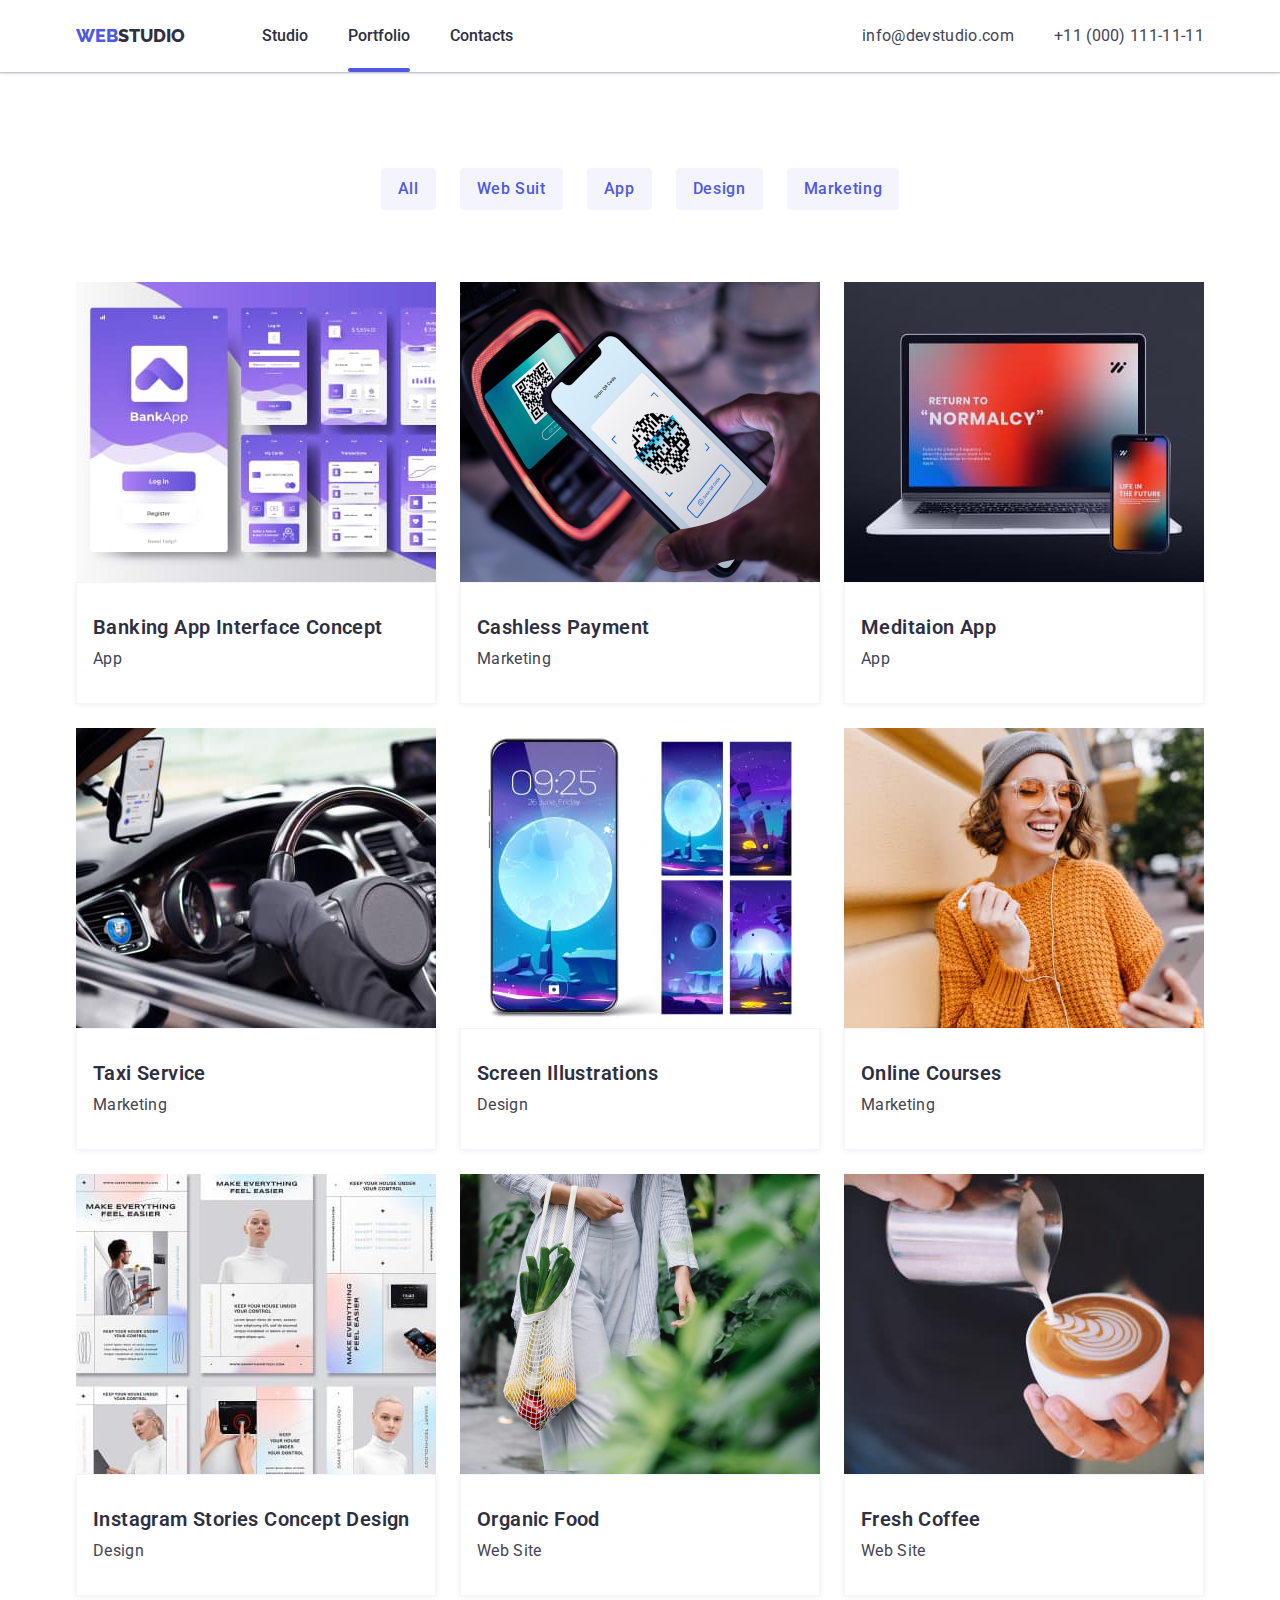
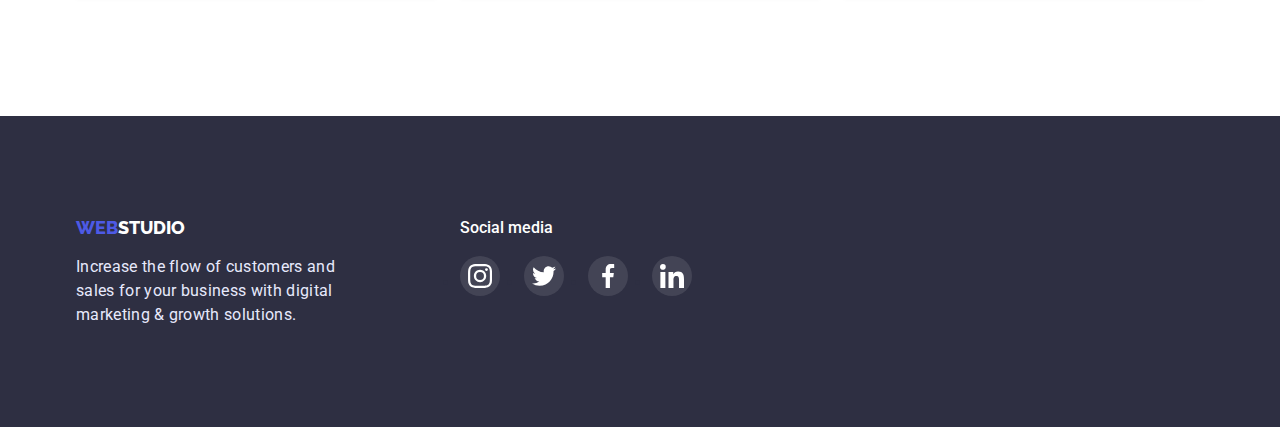
==== portfolio.html @ c0d5301a "hm-6" ====
<!DOCTYPE html>
<html lang="en">
<head>
    <meta charset="UTF-8">
    <meta http-equiv="X-UA-Compatible" content="IE=edge">
    <meta name="viewport" content="width=device-width, initial-scale=1.0">
    <title>WebStudio</title>
    <link rel="preconnect" href="https://fonts.googleapis.com">
    <link rel="preconnect" href="https://fonts.gstatic.com" crossorigin>
    <link href="https://fonts.googleapis.com/css2?family=Raleway:wght@800&family=Roboto:wght@400;500;700;900&display=swap"
        rel="stylesheet">
        <link rel="stylesheet" href="https://cdn.jsdelivr.net/npm/modern-normalize@1.1.0/modern-normalize.min.css">
    <link rel="stylesheet" href="./css/styles.css">
</head>
<body>
<!--HEDER-->
<header class="header">
    <div class="container page-header">
    <nav class="nav">
        <a class="logo link" href="index.html"><span class="blue">Web</span><span class="black">Studio</span></a>
        <ul class="menu list">
            <li class="menu-item">
                <a class="menu link" href="index.html">Studio</a>
            </li>
            <li class="menu-item">
                <a class="menu link current" href="portfolio.html">Portfolio</a>
            </li>
            <li class="menu-item">
                <a class="menu link" href="">Contacts</a>
            </li>
        </ul>
    </nav>
    <ul class="contact">
        <li class="list"><a class="email link" href="mailto:info@devstudio.com">info@devstudio.com</a></li>
        <li class="list "><a class="phone-namber link" href="tel:+11(000)1111111">+11 (000) 111-11-11</a></li>
    </ul>
    </div>
    
</header>
<!--MMAIN-->
<main>
    <section class="focus">
        <div class="container">
        <h1 hidden>focus</h1>
        <ul class="list butns">
            <li class="btn-item"><button class="butons" type="button">All</button></li>
            <li class="btn-item"><button class="butons" type="button">Web Suit</button></li>
            <li class="btn-item"><button class="butons" type="button">App</button></li>
            <li class="btn-item"><button class="butons" type="button">Design</button></li>
            <li class="btn-item"><button class="butons" type="button">Marketing</button></li>
        </ul>
        <ul class="list cards-sets">
            <li class="cards-set-item">
                <article class="cards-content">
                    <div class="cards-tumb">
                        <a class="link" href=""><img src="./img/aboutus/carts.jpg" alt="registr" width="360" height="300"></a>
                        <p class="text-cards-portfolio">
                            14 Stylish and User-Friendly App Design Concepts · Task Manager App · Calorie Tracker App · Exotic Fruit Ecommerce App · Cloud Storage App
                        </p>
                    </div>
                    <div class="cards-info">
                        <h2 class="meta">Banking App Interface Concept
                        </h2>
                        <p class="features-list">App
                        </p>
                    </div>
                </article>
            </li>

            <li class="cards-set-item" >
                <article class="cards-content">
                <div class="cards-tumb">
                <a class="link" href=""><img src="./img/aboutus/phone.jpg" alt="aboutus" width="360" height="300"></a>
                <p class="text-cards-portfolio">
                    14 Stylish and User-Friendly App Design Concepts · Task Manager App · Calorie Tracker App · Exotic Fruit Ecommerce App · Cloud Storage App
                </p>
            </div>
                <div class="cards-info">
                <h2 class="meta">Cashless Payment
                </h2>
                <p class="features-list">Marketing
                </p>
                </div>
                </article>
            </li>

            <li class="cards-set-item">
                <article class="cards-content">
                <div class="cards-tumb">
                <a class="link" href=""><img src="./img/aboutus/comp.jpg" alt="Laptop" width="360" height="300"></a>
                <p class="text-cards-portfolio">
                    14 Stylish and User-Friendly App Design Concepts · Task Manager App · Calorie Tracker App · Exotic Fruit Ecommerce App · Cloud Storage App
                </p>
            </div>
                <div class="cards-info">
                <h2 class="meta">Meditaion App
                </h2>
                <p class="features-list">App
                </p>
                </div>
                </article>
            </li>

            <li class="cards-set-item">
                <article class="cards-content">
                <div class="cards-tumb">
                <a class="link" href="">
                <img src="./img/aboutus/car.jpg" alt="Taxi Service" width="360" height="300"></a>
                <p class="text-cards-portfolio">
                    14 Stylish and User-Friendly App Design Concepts · Task Manager App · Calorie Tracker App · Exotic Fruit Ecommerce App · Cloud Storage App
                </p>
            </div>
                <div class="cards-info">
                <h2 class="meta">Taxi Service
                </h2>
                <p class="features-list">Marketing
                </p>
                </div>
                </article>
            </li>

            <li class="cards-set-item">
                <article class="cards-content">
                <div class="cards-tumb">
                <a class="link" href="">
                    <img src="./img/aboutus/phones.jpg" alt="Illustration" width="360" height="300"></a>
                    <p class="text-cards-portfolio">
                        14 Stylish and User-Friendly App Design Concepts · Task Manager App · Calorie Tracker App · Exotic Fruit Ecommerce App · Cloud Storage App
                    </p>
                </div>
                <div class="cards-info">
                <h2 class="meta">Screen Illustrations
                </h2>
                <p class="features-list">Design
                </p>
                </div>
                </article>
            </li>

            <li class="cards-set-item">
                <article class="cards-content">
                <div class="cards-tumb">
                <a class="link" href="">
                    <img src="./img/aboutus/girl.jpg" alt="girl with phone" width="360" height="300"></a>
                    <p class="text-cards-portfolio">
                        14 Stylish and User-Friendly App Design Concepts · Task Manager App · Calorie Tracker App · Exotic Fruit Ecommerce App · Cloud Storage App
                    </p>
                </div>
                    <div class="cards-info">
                    <h2 class="meta">Online Courses
                    </h2>
                    <p class="features-list">Marketing
                    </p>
                    </div>
                </article>
            </li>

            <li class="cards-set-item">
                <article class="cards-content">
                <div class="cards-tumb">
                <a class="link" href="">
                    <img src="./img/aboutus/girls.jpg" alt="instagram posts" width="360" height="300"></a>
                    <p class="text-cards-portfolio">
                        14 Stylish and User-Friendly App Design Concepts · Task Manager App · Calorie Tracker App · Exotic Fruit Ecommerce App · Cloud Storage App
                    </p>
                </div>
                <div class="cards-info">
                <h2 class="meta">Instagram Stories Concept Design
                </h2>
                <p class="features-list">Design
                </p>
                </div>
                </article>
            </li>

            <li class="cards-set-item">
                <article class="cards-content">
                    <div class="cards-tumb">
                    <a class="link" href="">
                        <img src="./img/aboutus/img.png" alt="bags with Food" width="360" height="300"></a>
                        <p class="text-cards-portfolio">
                            14 Stylish and User-Friendly App Design Concepts · Task Manager App · Calorie Tracker App · Exotic Fruit Ecommerce App · Cloud Storage App
                        </p>
                    </div>
                    <div class="cards-info">
                    <h2 class="meta">Organic Food</h2>
                    <p class="features-list">Web Site
                    </p>
                    </div>
            </li>

            <li class="cards-set-item">
                <article class="cards-content">
                    <div class="cards-tumb">
                    <a class="link" href="">
                        <img src="./img/aboutus/coffee.jpg" alt="coffee shop" width="360" height="300"></a>
                    <p class="text-cards-portfolio">
                    14 Stylish and User-Friendly App Design Concepts · Task Manager App · Calorie Tracker App · Exotic Fruit Ecommerce App · Cloud Storage App
                </p>
                    </div>
                    <div class="cards-info">
                        <h2 class="meta">Fresh Coffee
                        </h2>
                        <p class="features-list">Web Site
                        </p>
                    </div>
            </li>
        </ul>
        </div>
    
    </section>
</main>
<!--FOOTER-->
    <footer class="foot">
        <div class="container content-footer">
        <div class="basement">
            <a class="logo link" href="index.html"><span class="blue">Web</span><span class="white">Studio</span></a>
            <p class="footer">Increase the flow of customers and sales for your business with digital marketing & growth
                solutions.
            </p>
        </div>
        <div class="footer-media">
            <p class="social-media">Social media</p>
            <ul class="sociol-media-list">
                <li class="footer-media-focus">
                    <a href="#" class="social-media-icon">
                        <svg  width="24px" height="24px">
                            <use href="./img/icons.svg/symbol-defs.svg#instagram"></use>
                        </svg>
                    </a>
                </li>
                <li>
                    <a href="#" class="social-media-icon">
                        <svg width="24px" height="24px">
                            <use href="./img/icons.svg/symbol-defs.svg#twitter-1"></use>
                        </svg>
                    </a>
                </li>
                <li>
                    <a href="#" class="social-media-icon">
                        <svg width="24px" height="24px">
                            <use href="./img/icons.svg/symbol-defs.svg#facebook"></use>
                        </svg>
                    </a>
                </li>
                <li>
                    <a href="#" class="social-media-icon">
                        <svg  width="24px" height="24px">
                            <use href="./img/icons.svg/symbol-defs.svg#linkedin"></use>
                        </svg>
                    </a>
                </li>
            </ul>
        </div>
        </div>
    </footer>
</body>
</html>
---- css/styles.css ----
/*body*/
:root{
    --brand-color:#2E2F42;
    --second-brand-color:#4D5AE5;
    --basic-font-family:'Roboto',sans-serif;
    --basic-background-color:#FFFFFF; 
    --cards-set-gap:24px;
    --box-shadow-cards: 0px 1px 6px rgba(46, 47, 66, 0.08);
    --transition-duration: 250ms;
    --transition-timing-function: cubic-bezier(0.4, 0, 0.2, 1);
}

h1,
h2,
h3,
p{
    margin-top:0;
    margin-bottom:0;
}

ul{
    margin-top:0;
    margin-bottom:0;
    padding-left:0;
}

img {
    display: block;
    max-width: 100%;
    height: auto;
}

button{
    cursor: pointer;
}
.container {
    width: 1158px;
    margin-right: auto;
    margin-left: auto;
    padding-left: 15px;
    padding-right: 15px;

}

body {
    font-family:var(--basic-font-family);
    color:var(--brand-color);
    background-color:var(--basic-background-color);
    
}

.list{
    list-style: none;
    
}

.link{
    text-decoration: none;
}
/*============================HEDER========================*/
/*logo*/
.header{
    padding-top: 24px;
    padding-bottom: 24px;
    border-bottom-width:1px;
    box-shadow: 0px 2px 1px rgba(46, 47, 66, 0.08), 0px 1px 1px rgba(46, 47, 66, 0.16), 0px 1px 6px rgba(46, 47, 66, 0.08);
    
}

.blue {
    color:var(--second-brand-color);
    
}

.black {
    color:var(--brand-color);
    
}

.white{
    color: var(--basic-background-color);
}
.logo{
    font-family: 'Raleway';
    font-weight: 800;
    font-size: 18px;
    line-height: 1.3;
    text-transform:uppercase;
    margin-right: 77px;
    }

    .logo:focus{
    color:var(--second-brand-color);
}

.page-header{
    display: flex;
    align-items: center;
}

.nav{
    display: flex;
    align-items: center;
}

/*menu*/
.menu 
{
    font-weight: 500;
    font-size: 16px;
    line-height: 1.5;
    color: #2E2F42;
    background-color: #FFFFFF;
    display: flex;
    align-items: center;
    transition-property: color;
    transition-duration:var(--transition-duration) ;
    transition-timing-function:var(--transition-timing-function);
    
}

.current{
    position:relative;
}

.current::after{
    content:"";
    position:absolute;
    width: 100%;
    left: 0;
    bottom: -24px;
    height: 4px;
    border-radius:2px;
    background-color: var(--second-brand-color);
}

.menu-item:not(:last-child){
    margin-right:40px;


}

.menu:hover,
.menu:focus{
    color: var(--second-brand-color);
}

.email
{
        font-weight: 400;
        font-size: 16px;
        line-height: 1.5;
        letter-spacing: 0.02em;
        color: #434455;
        background-color: #FFFFFF;
        margin-right: 40px;
        transition-property: color;
        transition-duration:var(--transition-duration) ;
        transition-timing-function:var(--transition-timing-function);
        
}
.email:hover,
.email:focus {
    color: var(--second-brand-color);
}

.phone-namber{

        font-size: 16px;
        line-height: 1.5;
        letter-spacing: 0.02em;
    color: #434455;
    background-color: #FFFFFF;
    transition-property: color;
    transition-duration:var(--transition-duration) ;
    transition-timing-function:var(--transition-timing-function);
    
}

.phone-namber:hover,
.email:focus{
    color: var(--second-brand-color);
}

.contact{
    display: flex;
    align-items: center;
    margin-left: auto;
}

/*========================================Main==============*/

.hero{
    width: 1440px;
    background-color: #434455;
    text-align: center;
    padding: 192px 0;
    background-image: linear-gradient(to right, RGBA(46,47,66,0.7),RGBA(46,47,66,0.7)),    url(../img/about/people-office.jpg);
    background-repeat: no-repeat;
    background-position: center;
    margin: auto;
}


.hero-title{
        max-width: 511px;
        font-weight: 700;
        font-size: 56px;
        line-height: 1.07;
        text-align:center;
        letter-spacing: 0.02em;
        color:var(--basic-background-color);
        margin: 0 auto 48px auto;
        
        }

.btn{
        
        width: 170px;
        height: 51px;
        border-radius: 4px;
        border: 1px solid var(--second-brand-color);
        font-family:var(--basic-font-family);
        font-weight: 600;
        font-size: 16px;
        line-height: 1.2;
        letter-spacing: 0.04em;
        color: var(--basic-background-color);
        background-color:var(--second-brand-color);
        transition-property:var(--second-brand-color);
        transition-duration:var(--transition-duration);
        transition-timing-function:var(--transition-timing-function);
        
}
.btn:focus,
.btn:hover {
    box-shadow: 0px 4px 4px 0px #00000026;
    background-color: #404BBF;
}

.every{
    padding-top: 120px;
    padding-bottom: 120px; 
}

.icons-bkcolor{
    background-color: #F4F4FD;
    width: 264px;
    height: 112px;
    display: flex;
    align-items: center;
    justify-content: center;
    margin-bottom: 8px;
    width: 264px;
    height: 112px;
    border-radius: 4px;
}

.icons-tehnologi{
    width: 64px;
    height: 64px;
}


.about{
    display: flex;
    margin-left: calc(-1 * var(--cards-set-gap));
    margin-top: calc(-1 * var(--cards-set-gap));
    
}

.about-card-job{
    flex-basis: calc(100% / 4 - var(--cards-set-gap));
        margin-left: var(--cards-set-gap);
        margin-top: var(--cards-set-gap);
}

.what-we-do{
    padding-bottom: 120px;
}


.features{
    font-weight: 600;
        font-size: 20px;
        line-height:1.2;
        letter-spacing: 0.02em;
        margin-bottom: 8px;
}
.info{
        font-size: 16px;
        line-height: 1.5;
        letter-spacing: 0.02em;
        color: #434455;
}
/*===================About===========*/

.caption{
    font-weight: 600;
    font-size: 36px;
    line-height: 1.1;
    text-align: center;
    letter-spacing: 0.02em;
    text-transform: capitalize;
    margin-bottom: 72px;
}

.technologi{
display: flex;
flex-wrap: wrap;
margin-left: calc(-1 * var(--cards-set-gap));
margin-top: calc(-1 * var(--cards-set-gap));
}

.iteam{
    flex-basis: calc(100% / 3 - var(--cards-set-gap));
        margin-left: var(--cards-set-gap);
        margin-top: var(--cards-set-gap);
}



/*=====================TEAM==========*/

.employee{
    background-color: #F4F4FD;
}


.team-conteaner{
    padding-top: 32px;
    padding-bottom: 32px;
    background-color:var(--basic-background-color);
    text-align: center;
    padding-left: 16px;
    padding-right: 16px;
    box-shadow: var(--box-shadow-cards);
    
}



.teams{
    display: flex;
        margin-left: calc(-1 * var(--cards-set-gap));
        margin-top: calc(-1 * var(--cards-set-gap));
    
}

.photos {
    flex-basis: calc(100% / 4 - var(--cards-set-gap));
        margin-left: var(--cards-set-gap);
        margin-top: var(--cards-set-gap);
        box-shadow: var(--box-shadow-cards);
        box-shadow: 0px 2px 1px 0px #2E2F4214,
        0px 1px 1px 0px #2E2F4229,
        0px 1px 6px 0px #2E2F4214;        
}


.caption-three{
    font-weight: 600;
        font-size: 36px;
        line-height: 1.1;
        text-align: center;
        letter-spacing: 0.02em;
        text-transform: capitalize;
        margin-bottom: 72px;
}
.name-team{
    font-weight: 600;
        font-size: 20px;
        line-height: 1.2;
        letter-spacing: 0.02em;
        margin-bottom: 8px;
}

.subtitle{
        font-size:16px;
        line-height: 1.5;
        letter-spacing: 0.02em;
        color:#434455;
        margin-bottom: 12px;
    
}

.socail-list-link{
    display: flex;
    align-items: center;
    justify-content: center;
    border: none;
    width: 40px;
    height: 40px;
    border-radius: 50%;
    background-color:var(--second-brand-color);
    transition-property:var(--second-brand-color);
    transition-duration:var(--transition-duration);
    transition-timing-function:var(--transition-timing-function);
}

.socail-list-link:hover,
.socail-list-link:focus{
    background-color:#31D0AA;
}

.socail-list{
    fill:#fdfdff;
}

.socail-list-item{
    display: flex;
    justify-content: center;
    gap: 24px;
    
}

.customers{
font-weight: 700p;
font-size: 36px;
line-height:1.16;
text-align: center;
letter-spacing: 3%;
text-transform: capitalize;
padding-top: 120px;
margin-bottom: 72px;
}

.incons-compani-tumb{
    display: flex;
    justify-content:center;
    align-items:center;
    width:168px;
    height:88px;
    gap:24px;
    color: #afb1b8;
    border: 1px solid currentColor;
    border-radius: 4px;
    transition-property:var(--second-brand-color);
    transition-duration:var(--transition-duration);
    transition-timing-function:var(--transition-timing-function);
    
}

.incons-compani-tumb:hover,
.incons-compani-tumb:focus{
    color:var(--second-brand-color);

}

.incos-compani{
    fill: currentColor;
}

.compani-list{
    display: flex;
    gap: 30px;
    padding-bottom: 120px;
}
/*========================FOOTER==============================*/
.footer{
        font-size:16px;
        line-height: 1.5;
        letter-spacing: 0.02em;
        color:#E7E9FC;
        width: 264px;
        margin-top: 16px;
}

.content-footer{
    display: flex;
}

.features-list {
    font-size: 16px;
    line-height: 1.5;
    letter-spacing: 0.02em;
    color: #434455;
}

.basement{
    margin-right:120px;
}

.foot {
    background-color: var(--brand-color);
    flex-direction: column;
    padding-top: 100px;
    padding-bottom: 100px;
}

.sociol-media-list{
    display: flex;
    align-items: center;
    gap: 24px;
}


.social-media{
font-family: var(--basic-font-family);
font-size: 16px;
font-weight: 500;
line-height: 1.5;
color: #FFFFFF;
display: flex;
margin-bottom: 16px;
}

.social-media-icon{
    display: flex;
    align-items: center;
    justify-content: center;
    border: none;
    width: 40px;
    height: 40px;
    border-radius:50%;
    fill: white;
    background-color: rgba(255, 255, 255, 0.1);
    transition-property:var(--second-brand-color);
    transition-duration:var(--transition-duration);
    transition-timing-function:var(--transition-timing-function);

}
.social-media-icon:hover,
.social-media-icon:focus{
    background-color: #31D0AA;

}

.subscribe-form{
    margin-left: 80px;
}

.modal-form-subscribe{
    display: flex;
    justify-content: center;
    
}

.subscribe{
    font-family: var(--basic-font-family);
    font-size: 16px;
    font-weight: 500;
    line-height: 1.5;
    display: flex;
    margin-left: 24px;
    margin-bottom: 16px;
    color: #FFFFFF;   
}



.subscribe-form-input{
    width:264px ;
    height:40px ;
    border: 1px solid #FFFFFF4D;
    border-radius: 4px;
    background-color: transparent;
    padding-left: 16px;
    outline: transparent;
    color: #FFFFFF;
    font-size: 15px;
    margin-right: 24px;
    margin-left: 24px;
}

.subscribe-form-input:focus{
    border-color: var(--second-brand-color);
}

.subscribe-form-input:focus::placeholder{
    color: #FFFFFF;
}


.subscribe-form-input::placeholder{
    font-family: var(--basic-font-family);
    font-size: 12px;
    line-height: 2;
}



.btn-subscribe{
    display: flex;
    align-items: center;
    justify-content: space-between;
    width: 165px;
    height: 40px;
    border-radius: 4px;
    border: none;
    background-color: var(--second-brand-color);
    color: #FFFFFF;
    font-family: var(--basic-background-color);
    font-size: 16px;
    line-height: 1.5;
    padding: 8px 24px;
    
}


.btn-subscribe:focus,
.btn-subscribe:hover {
    box-shadow: 0px 4px 4px 0px #00000026;
    background-color: #404BBF;
    transition-property:var(--second-brand-color);
    transition-duration:var(--transition-duration);
    transition-timing-function:var(--transition-timing-function);
}

.subscribe-icon{
    position: absolute;
    
}


/*==================================PAGE2=====================*/
.butons{
    font-weight: 500;
        font-size: 16px;
        line-height: 1.5;
        letter-spacing: 0.04em;
        color: var(--second-brand-color);
        background-color:#F4F4FD;
        display:inline-block;
        padding: 8px 16px;
        border: 1px solid #F4F4FD;
        border-radius: 4px;
        transition-property: var(--second-brand-color);
        transition-duration: var(--transition-duration);
        transition-timing-function: var(--transition-timing-function);
        
        
}
.butons:hover,
.butons:focus {
    border: 1px solid var(--second-brand-color);
    color: #F4F4FD ;
    background: var(--second-brand-color);
    box-shadow: 0px 2px 2px 0px #0000001F, 0px 2px 1px 0px 
    #00000014, 0px 3px 1px 0px #0000001A;
    
}

.meta{
font-weight: 600;
    font-size: 20px;
    line-height: 1.2;
    letter-spacing: 0.02em;
    color:var(--brand-color);
    margin-bottom: 8px;
}
.tooltip{
        font-size:16px;
        line-height: 1.5;
        letter-spacing: 0.02em;
}

.butns{
    display: flex;
    flex-wrap: wrap;
    gap: 24px;
    margin-bottom: 72px;
    align-items: center;
    text-align: center;
    justify-content: center;

}
/*===================CARD-SEt====================*/

.cards-sets{
    display:flex;
    flex-wrap: wrap;
    margin-left: calc( -1 * var(--cards-set-gap) );
        margin-top: calc(-1 * var(--cards-set-gap));
        
}

.cards-set-item{
    flex-basis: calc( 100% / 3 - var(--cards-set-gap));
    margin-left: var(--cards-set-gap);
    margin-top: var(--cards-set-gap);  
}

.cards-text-focus{
    color: #2E2F4229;
}



.cards-set-item:hover{
    box-shadow: 0px 2px 1px 0px #2E2F4214,
    0px 1px 1px 0px #2E2F4229,
    0px 1px 6px 0px #2E2F4214;
}

.cards-info{
    padding-top: 32px;
    padding-bottom: 32px;
    padding-left: 16px;
    border: 0.5px solid #F4F4FD;
    box-shadow: 0px 1px 6px rgba(46, 47, 66, 0.08);
    
}

.focus{
    padding-bottom: 120px;
padding-top: 96px;
}

.cards-tumb{
    position: relative;
    overflow: hidden;
}

.text-cards-portfolio{
    position: absolute;
    top: 0px;
    font-size:16px;
    font-family:var(--basic-font-family);
    color: #F4F4FD;
    line-height: 1.5;
    padding: 40px 32px 32px;
    background-color: var(--second-brand-color);
    height: 100%;
    transform: translateY(100%);
    transition: var(--transition-duration) var(--transition-timing-function);
}
.cards-set-item:hover .text-cards-portfolio{
transform: translateY(0%);
}

.text-card-two{
    position: absolute;
    top: 0;
    font-size:16px;
    font-family:var(--basic-font-family);
    color: #F4F4FD;
    line-height: 1.5;
    padding: 40px 32px 32px;
}
/*========================================modal==============*/

.backdrop {
position: fixed;
top: 0px;
background-color: rgba(46, 47, 66, 0.4);
width: 100%;
height: 100%;
transition-duration:var(--transition-duration);
transition-timing-function:var(--transition-timing-function);

}

.backdrop.is-hidden{
    opacity: 0;
    pointer-events: none;
    visibility: hidden;
}

.modal{
    width: 408px;
    min-height: 576px;
    position: absolute;
    top: 50%;
    left: 50%;
    transform: translate(-50%, -50%);
    background-color: #FCFCFC;
    border-radius: 4px;
    padding : 72px 24px  24px 24px;
    box-shadow: 0px 2px 1px 0px #00000033, 0px 1px 3px 0px #0000001F, 0px 1px 1px 0px #00000024;

}

.icons-modals{
    position: absolute;
    top: 24px;
    right: 24px;
    width: 24px;
    height: 24px;
    border-radius: 50%;
    background-color: #F4F4FD;
    border: 1px solid #E7E9FC;
    padding: 0;
    display: flex;
    justify-content: center;
    align-items: center;
    transition-duration:var(--transition-duration);
    transition-timing-function:var(--transition-timing-function);
}

.incons-modals-sv{
    transition-property:color;
    transition-duration:var(--transition-duration);
    transition-timing-function:var(--transition-timing-function);
    
}

.icons-modals:hover,
.icons-modals:focus{
    fill: #FFFFFF;
    background-color: var(--second-brand-color);
}

.icons-modals:hover .icons-modals-sv
.icons-modals:focus .icons-modals-sv{
    fill:#FFFFFF;
}
/*========================Modsl-Form==============================*/

.modal-form-title{
    font-family: var(--basic-font-family);
    font-weight: 500;
    font-size: 16px;
    line-height: 1.5;
    color: var(--brand-color);
    text-align: center;
    margin-bottom: 14px;
    

    
}
.modal-form{
    display: flex;
    flex-direction: column;
}

.modal-form-input{
    width: 100%;
    height: 40px;
    border: 1px solid rgba(33, 33, 33, 0.2);
    border-radius: 4px;
    padding-left: 38px;
    color: black;
    font-size: 18px;
    background-color: transparent;
}

.modal-form-input:focus{
    outline: none;
    border-color: var(--second-brand-color);
    transition-duration:var(--transition-duration);
    transition-timing-function:var(--transition-timing-function);
}


.modal-form-text-title{
    display: block;
    font-family: var(--basic-font-family);
    font-size: 12px;
    line-height: 1.3;
    font-weight: 400;
    color:#8E8F99;
    padding-bottom: 4px;
}
.modal-form-label{
    margin-bottom: 8px;
    
}

.modal-form-text-coment{
    width: 100%;
    height: 120px;
    border: 1px solid rgba(33, 33, 33, 0.2);
    border-radius: 4px;
    resize: none;
    padding: 8px 16px;
}

.modal-form-text-coment::placeholder{
    font-weight: 400;
    font-size: 16px;
    line-height: 1.3;
    color: #757575;
}

.modal-form-text-coment:focus{
    outline: none;
    border-color: var(--second-brand-color);
    transition-duration:var(--transition-duration);
    transition-timing-function:var(--transition-timing-function);
}

.modal-form-input-wrap{
    display: block;
    position: relative;
}

.modal-form-input-icon{
    position: absolute;
    top: 50%;
    left: 19px;
    transform: translateY(-50%);
    fill: var(--brand-color);
    transition-duration:var(--transition-duration);
    transition-timing-function:var(--transition-timing-function);
}

.modal-form-input:focus + .modal-form-input-icon{
    fill: var(--second-brand-color);
    
}

.modal-form-check-desk{
    display: flex;
    align-items: center;
    font-family: var(--basic-font-family);
    font-size:12px ;
    line-height:1.3;
    color:#757575 ;
    margin-bottom: 24px;
}

.modal-form-check-desk::before{
    display: block;
    width: 16px;
    height: 16px;
    border: 1px solid var(--brand-color);
    border-radius: 2px;
    content: "";
    cursor: pointer;
    margin-right: 10px;
}
.modal-form-check:checked + .modal-form-check-desk::before {
    background-color: var(--second-brand-color);
    background-image: url(../img/icons.svg/done.svg);
    background-repeat: no-repeat;
    background-size: 10px;
    background-position: center;
    border: 2px solid var(--second-brand-color);

}   

.modal-form-check:focus + .modal-form-check-desk::before {
    outline: 2px solid var(--second-brand-color);
    border-radius: none;
    transition-duration:var(--transition-duration);
    transition-timing-function:var(--transition-timing-function);
}


.modal-form-check.is-hidden{
    opacity: 0;
    pointer-events: none;

}

.btn-modal-form{
    align-self: center;
    width: 169px;
    height:56px ;
    border: none;
    border-radius: 4px;
    color: #FFFFFF;
    background-color: var(--second-brand-color);
    align-items: center;
    font-family: var(--basic-font-family);
    font-weight: 500;
    font-size: 16px;
    line-height: 1.5;
}

.btn-modal-form:focus,
.btn-modal-form:hover {
    box-shadow: 0px 4px 4px 0px #00000026;
    background-color: #404BBF;
    transition-duration:var(--transition-duration);
    transition-timing-function:var(--transition-timing-function);}

    .modal-policy{
        color: var(--second-brand-color);
        font-size: 12px;
        line-height: 1.3;
    }
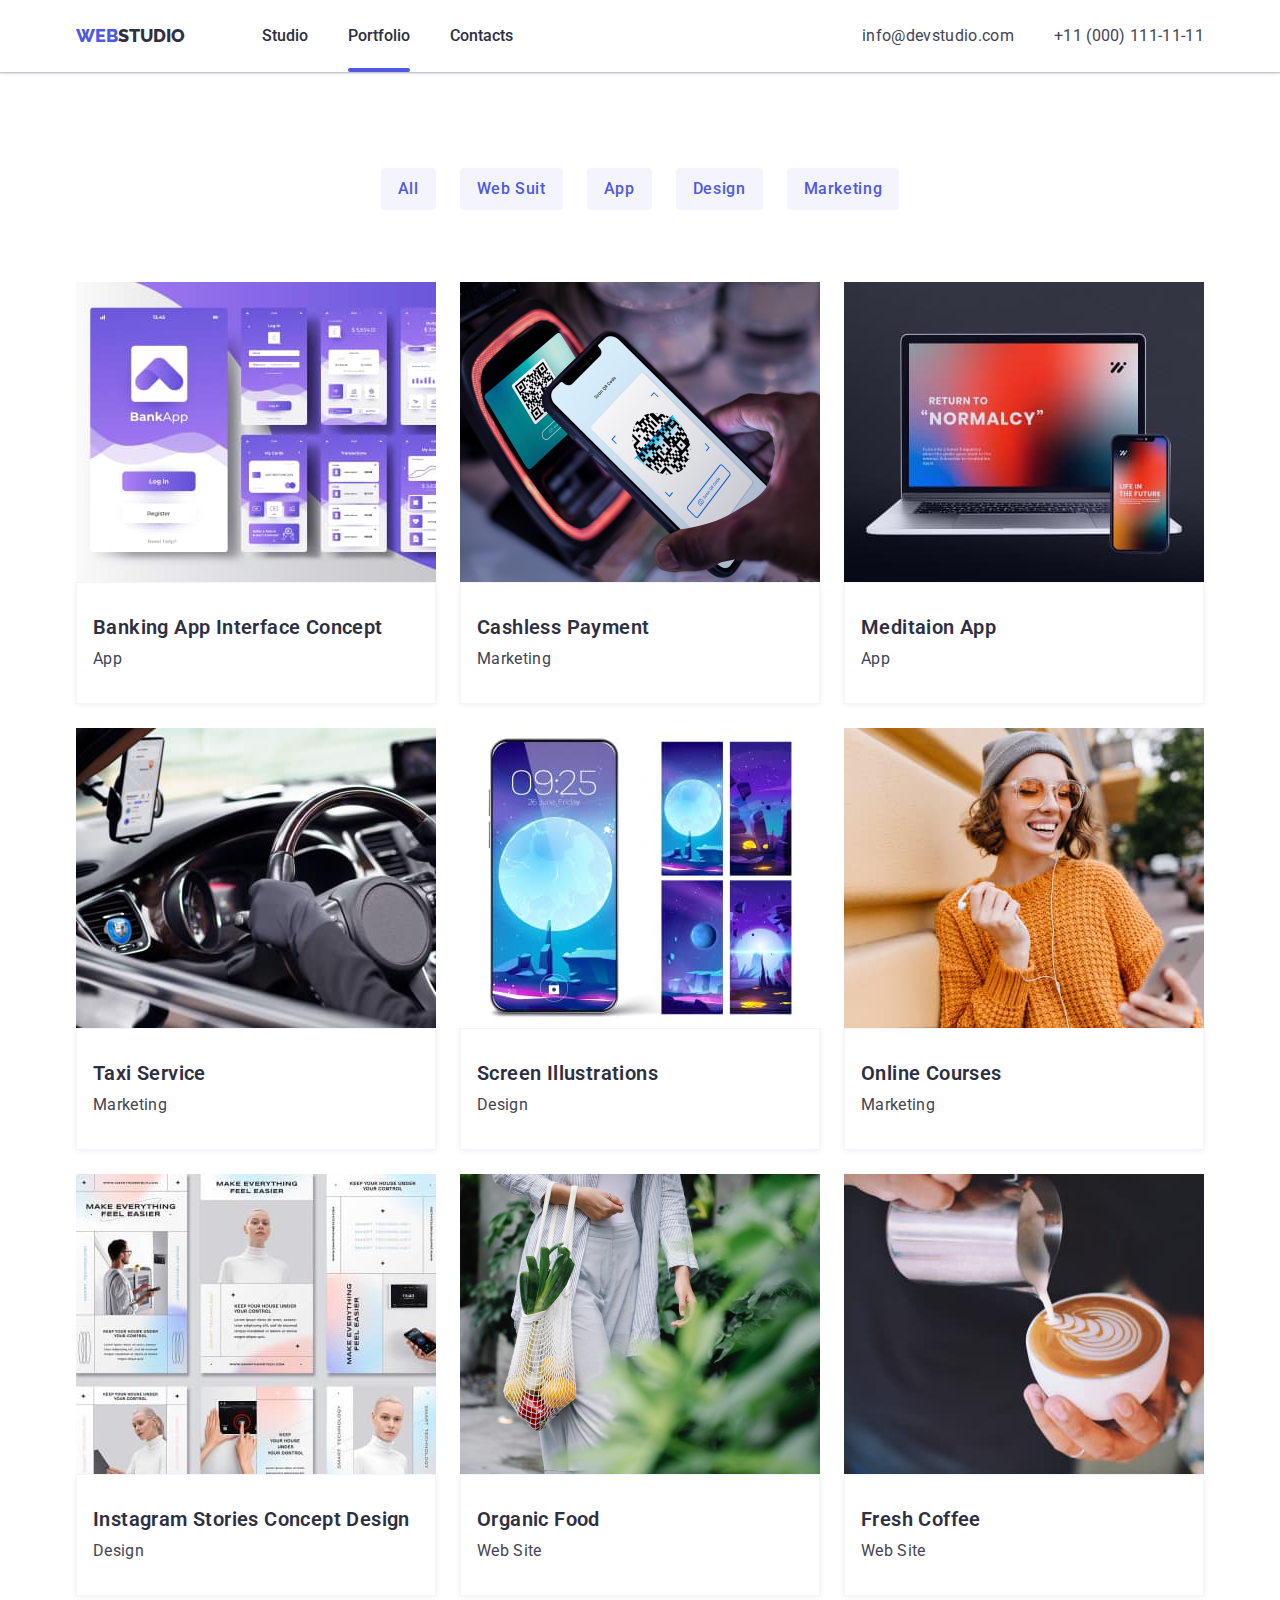
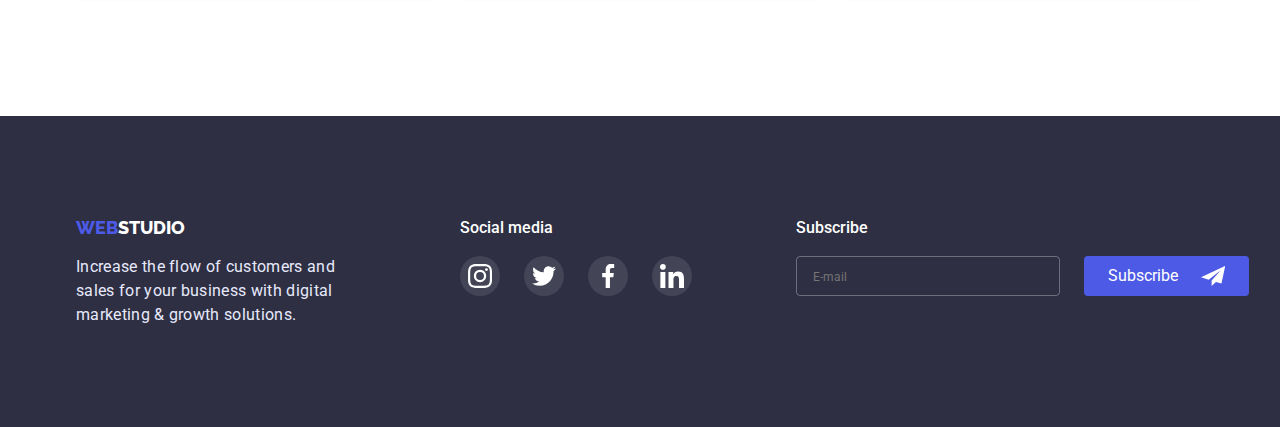
==== commit 55da8c02: "hm-6 change portfolio footer" ====
--- a/portfolio.html
+++ b/portfolio.html
@@ -252,6 +252,21 @@
                 </li>
             </ul>
         </div>
+        <div class="subscribe-form"> 
+            <p class="subscribe">Subscribe</p>
+            <form class="modal-form-subscribe">
+                <label >
+                    <input type="text" class="subscribe-form-input" name="subscribe" placeholder="E-mail">
+                </label>
+                <div class="btn-subscribe-footer">
+                    <button type="submit" class="btn-subscribe">Subscribe
+                        <svg   width="24px" hight="24px">
+                            <use class="subscribe-icon" href="./img/icons.svg/symbol-defs.svg#send-mss"></use>
+                        </svg>
+                    </button>
+                    </div>
+            </form>
+        </div>
         </div>
     </footer>
 </body>
